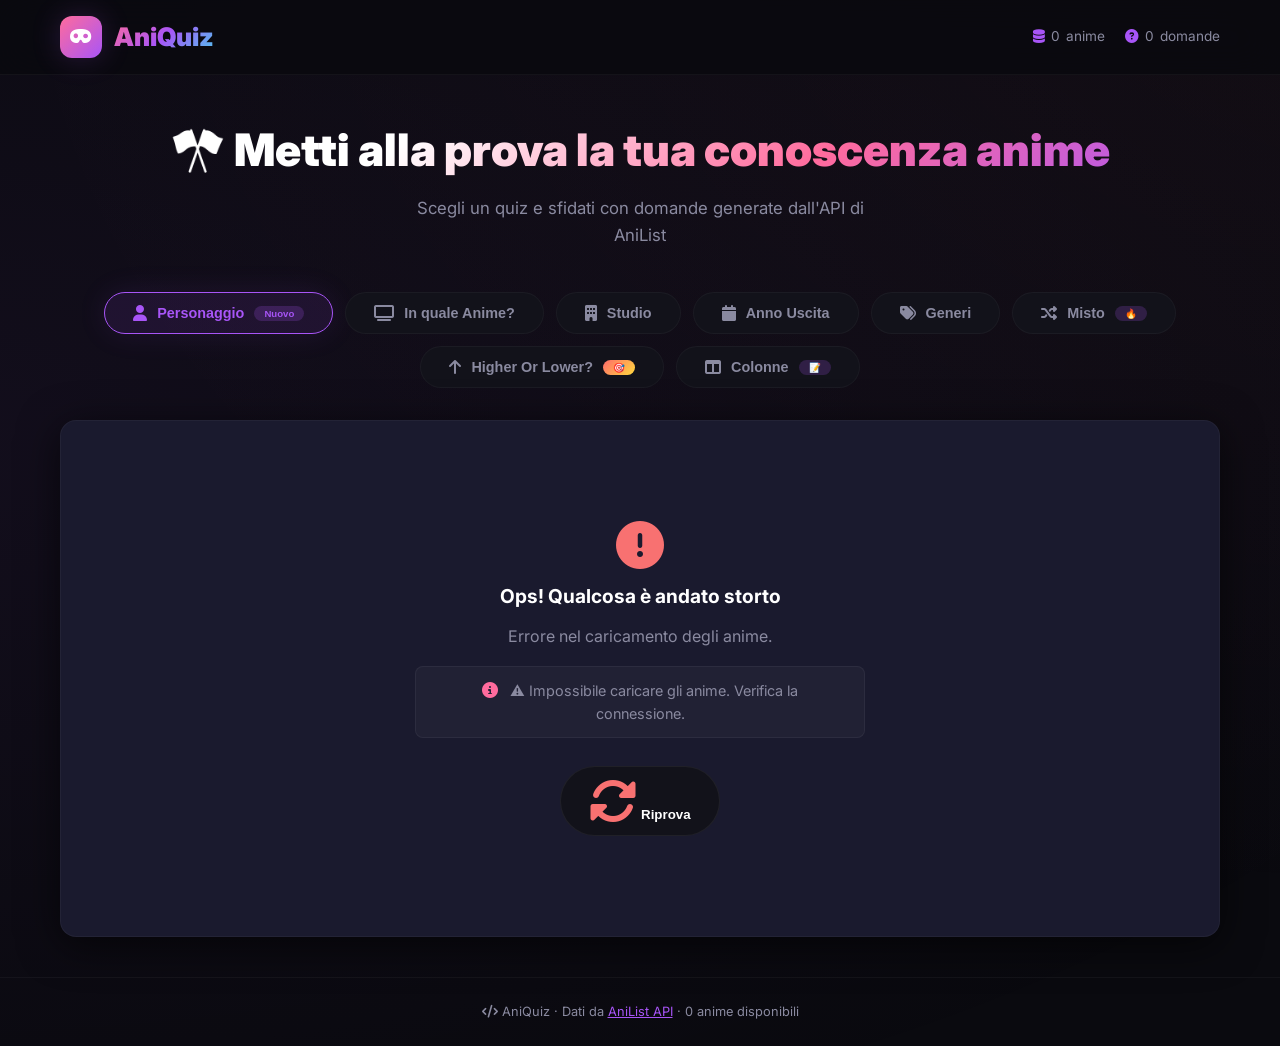
==== index.html @ ef6323bd "Add files via upload" ====
<!DOCTYPE html>
<html lang="it">
<head>
    <meta charset="UTF-8" />
    <meta name="viewport" content="width=device-width, initial-scale=1.0" />
    <title>AniQuiz - Sfida la tua conoscenza sugli Anime</title>
    
    <!-- Font Awesome -->
    <link rel="stylesheet" href="https://cdnjs.cloudflare.com/ajax/libs/font-awesome/6.4.0/css/all.min.css" />
    
    <!-- Google Fonts -->
    <link href="https://fonts.googleapis.com/css2?family=Inter:wght@400;500;600;700;800;900&display=swap" rel="stylesheet" />
    
    <!-- CSS Personalizzato -->
    <link rel="stylesheet" href="css/index.css" />
</head>
<body>

    <div class="bg-glow"></div>

    <!-- Navbar -->
    <nav class="navbar">
        <div class="container">
            <div class="logo">
                <div class="logo-icon"><i class="fas fa-mask"></i></div>
                <span class="logo-text">AniQuiz</span>
            </div>
            <div class="nav-stats">
                <span><i class="fas fa-database"></i> <span id="totalAnime">0</span> anime</span>
                <span><i class="fas fa-question-circle"></i> <span id="totalQuestions">0</span> domande</span>
            </div>
        </div>
    </nav>

    <!-- Hero -->
    <section class="hero">
        <div class="container">
            <h1>🎌 Metti alla prova la tua conoscenza anime</h1>
            <p>Scegli un quiz e sfidati con domande generate dall'API di AniList</p>
        </div>
    </section>

    <!-- Quiz Selector -->
    <div class="container">
        <div class="quiz-selector" id="quizSelector">
            <button class="quiz-btn active" data-quiz="character">
                <i class="fas fa-user"></i> Personaggio
                <span class="badge">Nuovo</span>
            </button>
            <button class="quiz-btn" data-quiz="anime">
                <i class="fas fa-tv"></i> In quale Anime?
            </button>
            <button class="quiz-btn" data-quiz="studio">
                <i class="fas fa-building"></i> Studio
            </button>
            <button class="quiz-btn" data-quiz="year">
                <i class="fas fa-calendar"></i> Anno Uscita
            </button>
            <button class="quiz-btn" data-quiz="genre">
                <i class="fas fa-tags"></i> Generi
            </button>
            <button class="quiz-btn" data-quiz="mixed">
                <i class="fas fa-shuffle"></i> Misto
                <span class="badge">🔥</span>
            </button>
            <button class="quiz-btn" data-quiz="higherlower" id="higherLowerBtn">
                <i class="fas fa-arrow-up"></i> Higher Or Lower?
                <span class="badge" style="background:linear-gradient(135deg,#ff6b6b,#ffd93d);color:#000;">🎯</span>
            </button>
            <button class="quiz-btn" data-quiz="columns">
                <i class="fas fa-columns"></i> Colonne
                <span class="badge">📝</span>
            </button>
        </div>
    </div>

    <!-- Quiz Container -->
    <div class="container">
        <div class="quiz-container" id="quizContainer">

            <!-- Loading -->
            <div class="loading" id="loading">
                <div class="spinner"></div>
                <div class="loading-text">Caricamento anime in corso...</div>
                <div class="loading-sub">Stiamo preparando le domande per te</div>
                <div class="loading-progress">
                    <div class="progress-bar-full">
                        <div class="fill-full" id="progressFillFull" style="width:0%"></div>
                    </div>
                    <div class="loading-stats">
                        <span><i class="fas fa-film"></i> <span id="loadedCount">0</span> anime caricati</span>
                        <span><i class="fas fa-clock"></i> <span id="progressPercent">0</span>%</span>
                    </div>
                </div>
            </div>

            <!-- Error State -->
            <div class="error-state" id="errorState">
                <i class="fas fa-circle-exclamation"></i>
                <h3>Ops! Qualcosa è andato storto</h3>
                <p id="errorMessage">Non siamo riusciti a caricare i dati. Verifica la connessione e riprova.</p>
                <div class="error-detail" id="errorDetail">
                    <i class="fas fa-info-circle"></i>
                    <span>Stiamo caricando 500 anime (10 pagine). Potrebbe richiedere fino a 10-15 secondi.</span>
                </div>
                <button class="retry-btn" id="retryBtn"><i class="fas fa-rotate"></i> Riprova</button>
            </div>

            <!-- Higher Or Lower - Embedded -->
            <div id="higherLowerContainer" style="display:none;height:100%;min-height:600px;">
                <iframe 
                    src="https://cvod02.github.io/AniQuiz/higherlower.html" 
                    style="width:100%;height:100%;min-height:600px;border:none;border-radius:var(--radius-sm);background:var(--bg-secondary);"
                    allowfullscreen
                    loading="lazy"
                ></iframe>
            </div>

            <!-- Quiz Area -->
            <div id="quizArea" style="display:none;">
                <div class="quiz-header">
                    <div class="quiz-title">
                        <i class="fas fa-question-circle"></i>
                        <span id="quizTitle">Quiz Personaggio</span>
                    </div>
                    <div class="quiz-progress">
                        <span>Domanda <span class="current" id="currentQuestion">1</span> di <span id="totalQuestionsCount">10</span></span>
                        <div class="progress-bar">
                            <div class="fill" id="progressFill" style="width:0%"></div>
                        </div>
                    </div>
                </div>

                <div class="question-area">
                    <div class="question-text" id="questionText">
                        Caricamento domanda...
                    </div>

                    <div id="questionImageContainer"></div>

                    <div class="options-grid" id="optionsGrid"></div>

                    <div class="feedback-area" id="feedback">
                        <div class="feedback-title">
                            <i class="fas fa-check-circle"></i>
                            <span id="feedbackTitle">Corretto!</span>
                        </div>
                        <div class="feedback-detail" id="feedbackDetail"></div>
                    </div>

                    <button class="next-btn" id="nextBtn">
                        Prossima Domanda <i class="fas fa-arrow-right"></i>
                    </button>
                </div>
            </div>

            <!-- Columns Mode -->
            <div id="columnsMode" style="display:none;">
                <div class="columns-container">
                    <div class="columns-header">
                        <h2>
                            <i class="fas fa-pen-fancy"></i>
                            Crea le tue colonne
                        </h2>
                        <button class="reset-btn" id="resetBtn">
                            <i class="fas fa-rotate"></i> Resetta Tutto
                        </button>
                    </div>

                    <div class="columns-grid">
                        <div class="column col-left">
                            <div class="column-title">
                                <div class="col-icon"><i class="fas fa-tag"></i></div>
                                <input type="text" id="leftTitle" placeholder="Titolo colonna sinistra (es. Personaggi)" />
                            </div>
                            <div class="column-items" id="leftItems"></div>
                            <button class="add-item-btn" data-column="left">
                                <i class="fas fa-plus"></i> Aggiungi elemento
                            </button>
                        </div>

                        <div class="column col-right">
                            <div class="column-title">
                                <div class="col-icon"><i class="fas fa-tag"></i></div>
                                <input type="text" id="rightTitle" placeholder="Titolo colonna destra (es. Anime)" />
                            </div>
                            <div class="column-items" id="rightItems"></div>
                            <button class="add-item-btn" data-column="right">
                                <i class="fas fa-plus"></i> Aggiungi elemento
                            </button>
                        </div>
                    </div>
                </div>
            </div>

            <!-- Results -->
            <div class="results" id="results">
                <div class="result-icon" id="resultIcon">🏆</div>
                <div class="result-score" id="resultScore">10/10</div>
                <div class="result-label" id="resultLabel">Perfetto! Sei un vero esperto!</div>
                <div class="result-stats">
                    <div class="stat">
                        <span class="number correct" id="resultCorrect">0</span>
                        <span class="label">Corrette</span>
                    </div>
                    <div class="stat">
                        <span class="number wrong" id="resultWrong">0</span>
                        <span class="label">Sbagliate</span>
                    </div>
                    <div class="stat">
                        <span class="number" id="resultAccuracy" style="color:var(--accent-purple);">0%</span>
                        <span class="label">Precisione</span>
                    </div>
                </div>
                <button class="restart-btn" id="restartBtn">
                    <i class="fas fa-rotate"></i> Ricomincia Quiz
                </button>
            </div>
        </div>
    </div>

    <!-- Footer -->
    <footer class="footer">
        <div class="container">
            <p>
                <i class="fas fa-code"></i> AniQuiz · Dati da
                <a href="https://anilist.co" target="_blank">AniList API</a> ·
                <span id="footerAnimeCount">0</span> anime disponibili
            </p>
        </div>
    </footer>

    <!-- JavaScript -->
    <script src="js/index.js"></script>
</body>
</html>
---- css/index.css ----
/* ============================================================
   RESET & VARIABILI
   ============================================================ */
* {
    margin: 0;
    padding: 0;
    box-sizing: border-box;
}

:root {
    --bg-primary: #0a0a0f;
    --bg-secondary: #12121a;
    --bg-card: #1a1a2e;
    --bg-card-hover: #22223a;
    --text-primary: #ffffff;
    --text-secondary: #8a8aa0;
    --accent-pink: #ff6b9d;
    --accent-purple: #a855f7;
    --accent-blue: #4cc9f0;
    --accent-green: #4ade80;
    --accent-orange: #fbbf24;
    --accent-red: #f87171;
    --shadow: 0 8px 40px rgba(0, 0, 0, 0.6);
    --radius: 16px;
    --radius-sm: 10px;
    --transition: 0.3s cubic-bezier(0.4, 0, 0.2, 1);
}

/* ============================================================
   LAYOUT BASE
   ============================================================ */
body {
    font-family: 'Inter', -apple-system, sans-serif;
    background: var(--bg-primary);
    color: var(--text-primary);
    min-height: 100vh;
    line-height: 1.6;
    overflow-x: hidden;
}

.container {
    max-width: 1200px;
    margin: 0 auto;
    padding: 0 20px;
}

.bg-glow {
    position: fixed;
    top: -50%;
    left: -50%;
    width: 200%;
    height: 200%;
    z-index: 0;
    pointer-events: none;
    background: 
        radial-gradient(ellipse at 20% 50%, rgba(168, 85, 247, 0.06) 0%, transparent 60%),
        radial-gradient(ellipse at 80% 20%, rgba(255, 107, 157, 0.04) 0%, transparent 50%);
}

/* ============================================================
   NAVBAR
   ============================================================ */
.navbar {
    background: rgba(10, 10, 15, 0.85);
    backdrop-filter: blur(20px);
    border-bottom: 1px solid rgba(255, 255, 255, 0.04);
    padding: 16px 0;
    position: sticky;
    top: 0;
    z-index: 100;
}

.navbar .container {
    display: flex;
    align-items: center;
    justify-content: space-between;
    flex-wrap: wrap;
    gap: 12px;
}

.logo {
    display: flex;
    align-items: center;
    gap: 12px;
    font-size: 1.6rem;
    font-weight: 900;
}

.logo-icon {
    width: 42px;
    height: 42px;
    background: linear-gradient(135deg, var(--accent-pink), var(--accent-purple));
    border-radius: 12px;
    display: flex;
    align-items: center;
    justify-content: center;
    font-size: 1.2rem;
    color: #fff;
    box-shadow: 0 0 30px rgba(168, 85, 247, 0.2);
}

.logo-text {
    background: linear-gradient(135deg, var(--accent-pink), var(--accent-purple), var(--accent-blue));
    -webkit-background-clip: text;
    -webkit-text-fill-color: transparent;
}

.nav-stats {
    display: flex;
    align-items: center;
    gap: 20px;
    color: var(--text-secondary);
    font-size: 0.85rem;
}

.nav-stats span {
    display: flex;
    align-items: center;
    gap: 6px;
}

.nav-stats i {
    color: var(--accent-purple);
}

/* ============================================================
   HERO
   ============================================================ */
.hero {
    padding: 40px 0 20px;
    text-align: center;
    position: relative;
    z-index: 1;
}

.hero h1 {
    font-size: 2.8rem;
    font-weight: 900;
    background: linear-gradient(135deg, #fff 30%, var(--accent-pink), var(--accent-purple));
    -webkit-background-clip: text;
    -webkit-text-fill-color: transparent;
    margin-bottom: 8px;
}

.hero p {
    color: var(--text-secondary);
    font-size: 1.05rem;
    max-width: 500px;
    margin: 0 auto;
}

/* ============================================================
   QUIZ SELECTOR
   ============================================================ */
.quiz-selector {
    display: flex;
    flex-wrap: wrap;
    gap: 12px;
    justify-content: center;
    margin: 24px 0 32px;
    position: relative;
    z-index: 1;
}

.quiz-btn {
    background: var(--bg-secondary);
    border: 1px solid rgba(255, 255, 255, 0.04);
    color: var(--text-secondary);
    padding: 12px 28px;
    border-radius: 60px;
    font-weight: 600;
    font-size: 0.9rem;
    cursor: pointer;
    transition: var(--transition);
    display: flex;
    align-items: center;
    gap: 10px;
}

.quiz-btn i {
    font-size: 1rem;
}

.quiz-btn:hover {
    border-color: rgba(255, 255, 255, 0.1);
    color: var(--text-primary);
    transform: translateY(-2px);
}

.quiz-btn.active {
    border-color: var(--accent-purple);
    background: rgba(168, 85, 247, 0.1);
    color: var(--accent-purple);
    box-shadow: 0 0 30px rgba(168, 85, 247, 0.1);
}

.quiz-btn .badge {
    font-size: 0.6rem;
    background: rgba(168, 85, 247, 0.2);
    color: var(--accent-purple);
    padding: 2px 10px;
    border-radius: 20px;
    font-weight: 700;
}

/* ============================================================
   QUIZ CONTAINER
   ============================================================ */
.quiz-container {
    background: var(--bg-card);
    border-radius: var(--radius);
    padding: 40px;
    border: 1px solid rgba(255, 255, 255, 0.04);
    box-shadow: var(--shadow);
    position: relative;
    z-index: 1;
    min-height: 420px;
    display: flex;
    flex-direction: column;
}

/* ============================================================
   HIGHER OR LOWER CONTAINER
   ============================================================ */
#higherLowerContainer {
    flex: 1;
    display: flex;
    flex-direction: column;
    min-height: 600px;
}

#higherLowerContainer iframe {
    flex: 1;
    width: 100%;
    min-height: 600px;
    border: none;
    border-radius: var(--radius-sm);
    background: var(--bg-secondary);
}

/* ============================================================
   QUIZ HEADER
   ============================================================ */
.quiz-header {
    display: flex;
    justify-content: space-between;
    align-items: center;
    margin-bottom: 24px;
    flex-wrap: wrap;
    gap: 12px;
}

.quiz-header .quiz-title {
    font-size: 1.2rem;
    font-weight: 700;
}

.quiz-header .quiz-title i {
    color: var(--accent-purple);
    margin-right: 10px;
}

.quiz-header .quiz-progress {
    display: flex;
    align-items: center;
    gap: 16px;
    font-size: 0.9rem;
    color: var(--text-secondary);
}

.quiz-header .quiz-progress .current {
    color: var(--text-primary);
    font-weight: 700;
}

.progress-bar {
    width: 120px;
    height: 4px;
    background: var(--bg-secondary);
    border-radius: 4px;
    overflow: hidden;
}

.progress-bar .fill {
    height: 100%;
    background: linear-gradient(90deg, var(--accent-pink), var(--accent-purple));
    border-radius: 4px;
    transition: width 0.5s ease;
}

/* ============================================================
   QUESTION AREA
   ============================================================ */
.question-area {
    flex: 1;
    display: flex;
    flex-direction: column;
    gap: 24px;
}

.question-text {
    font-size: 1.3rem;
    font-weight: 600;
    line-height: 1.5;
    padding: 8px 0;
}

.question-text .highlight {
    color: var(--accent-pink);
}

.question-image {
    display: flex;
    justify-content: center;
    margin: 8px 0 16px;
}

.question-image img {
    max-width: 160px;
    max-height: 220px;
    border-radius: 12px;
    object-fit: cover;
    border: 2px solid rgba(255, 255, 255, 0.08);
    box-shadow: 0 8px 30px rgba(0, 0, 0, 0.4);
}

.options-grid {
    display: grid;
    grid-template-columns: 1fr 1fr;
    gap: 16px;
}

.option-btn {
    background: var(--bg-secondary);
    border: 2px solid rgba(255, 255, 255, 0.04);
    border-radius: var(--radius-sm);
    cursor: pointer;
    transition: var(--transition);
    padding: 16px;
    display: flex;
    flex-direction: column;
    align-items: center;
    justify-content: center;
    gap: 10px;
    text-align: center;
    min-height: 120px;
    position: relative;
}

.option-btn .letter {
    position: absolute;
    top: 10px;
    left: 12px;
    width: 28px;
    height: 28px;
    border-radius: 50%;
    background: rgba(255, 255, 255, 0.05);
    display: flex;
    align-items: center;
    justify-content: center;
    font-weight: 700;
    font-size: 0.75rem;
    color: var(--text-secondary);
    flex-shrink: 0;
}

.option-btn .option-image {
    width: 140px;
    height: 180px;
    border-radius: 8px;
    object-fit: cover;
    background: var(--bg-primary);
    border: 1px solid rgba(255, 255, 255, 0.05);
    transition: var(--transition);
}

.option-btn .option-text {
    font-size: 1.1rem;
    font-weight: 700;
    color: var(--text-primary);
    line-height: 1.3;
    max-width: 100%;
    word-wrap: break-word;
    padding: 8px 0;
}

.option-btn .option-icon {
    font-size: 2.5rem;
    color: var(--accent-purple);
    opacity: 0.7;
    margin: 8px 0;
}

.option-btn:hover:not(.disabled) {
    border-color: rgba(255, 255, 255, 0.15);
    background: var(--bg-card-hover);
    transform: translateY(-4px);
    box-shadow: 0 8px 30px rgba(0, 0, 0, 0.3);
}

.option-btn:hover:not(.disabled) .option-image {
    transform: scale(1.03);
}

.option-btn.correct {
    border-color: var(--accent-green);
    background: rgba(74, 222, 128, 0.1);
    box-shadow: 0 0 40px rgba(74, 222, 128, 0.1);
}

.option-btn.correct .letter {
    background: var(--accent-green);
    color: #000;
}

.option-btn.correct .option-image {
    border-color: var(--accent-green);
}

.option-btn.wrong {
    border-color: var(--accent-red);
    background: rgba(248, 113, 113, 0.1);
    box-shadow: 0 0 40px rgba(248, 113, 113, 0.1);
}

.option-btn.wrong .letter {
    background: var(--accent-red);
    color: #fff;
}

.option-btn.wrong .option-image {
    border-color: var(--accent-red);
}

.option-btn.disabled {
    cursor: default;
    opacity: 0.85;
}

.option-btn.disabled:hover {
    transform: none;
    box-shadow: none;
}

.option-btn.disabled:hover .option-image {
    transform: none;
}

/* ============================================================
   FEEDBACK
   ============================================================ */
.feedback-area {
    margin-top: 20px;
    padding: 16px 20px;
    border-radius: var(--radius-sm);
    display: none;
    animation: slideUp 0.3s ease;
}

.feedback-area.show {
    display: block;
}

.feedback-area.correct {
    background: rgba(74, 222, 128, 0.08);
    border: 1px solid rgba(74, 222, 128, 0.15);
}

.feedback-area.wrong {
    background: rgba(248, 113, 113, 0.08);
    border: 1px solid rgba(248, 113, 113, 0.15);
}

.feedback-area .feedback-title {
    font-weight: 700;
    font-size: 1rem;
    display: flex;
    align-items: center;
    gap: 10px;
}

.feedback-area .feedback-title i {
    font-size: 1.2rem;
}

.feedback-area.correct .feedback-title i {
    color: var(--accent-green);
}
.feedback-area.wrong .feedback-title i {
    color: var(--accent-red);
}

.feedback-area .feedback-detail {
    color: var(--text-secondary);
    font-size: 0.9rem;
    margin-top: 4px;
}

@keyframes slideUp {
    from {
        opacity: 0;
        transform: translateY(10px);
    }
    to {
        opacity: 1;
        transform: translateY(0);
    }
}

/* ============================================================
   NEXT BUTTON
   ============================================================ */
.next-btn {
    align-self: flex-end;
    margin-top: 20px;
    background: linear-gradient(135deg, var(--accent-pink), var(--accent-purple));
    border: none;
    color: #fff;
    padding: 12px 32px;
    border-radius: 60px;
    font-weight: 700;
    font-size: 0.95rem;
    cursor: pointer;
    transition: var(--transition);
    display: none;
    align-items: center;
    gap: 10px;
    box-shadow: 0 0 30px rgba(168, 85, 247, 0.15);
}

.next-btn.show {
    display: flex;
}

.next-btn:hover {
    transform: translateY(-2px) scale(1.02);
    box-shadow: 0 0 50px rgba(168, 85, 247, 0.25);
}

/* ============================================================
   RESULTS
   ============================================================ */
.results {
    display: none;
    flex-direction: column;
    align-items: center;
    text-align: center;
    padding: 40px 20px;
    animation: slideUp 0.5s ease;
}

.results.show {
    display: flex;
}

.results .result-icon {
    font-size: 4rem;
    margin-bottom: 16px;
}

.results .result-score {
    font-size: 3.5rem;
    font-weight: 900;
    background: linear-gradient(135deg, var(--accent-pink), var(--accent-purple));
    -webkit-background-clip: text;
    -webkit-text-fill-color: transparent;
}

.results .result-label {
    color: var(--text-secondary);
    font-size: 1.1rem;
    margin-top: 4px;
}

.results .result-stats {
    display: flex;
    gap: 40px;
    margin: 24px 0 32px;
}

.results .result-stats .stat {
    display: flex;
    flex-direction: column;
    align-items: center;
}

.results .result-stats .stat .number {
    font-size: 1.5rem;
    font-weight: 700;
}

.results .result-stats .stat .label {
    font-size: 0.8rem;
    color: var(--text-secondary);
}

.results .result-stats .stat .number.correct {
    color: var(--accent-green);
}
.results .result-stats .stat .number.wrong {
    color: var(--accent-red);
}

.restart-btn {
    background: var(--bg-secondary);
    border: 1px solid rgba(255, 255, 255, 0.06);
    color: var(--text-primary);
    padding: 12px 32px;
    border-radius: 60px;
    font-weight: 600;
    font-size: 0.95rem;
    cursor: pointer;
    transition: var(--transition);
    display: flex;
    align-items: center;
    gap: 10px;
}

.restart-btn:hover {
    background: var(--bg-card-hover);
    transform: translateY(-2px);
}

/* ============================================================
   LOADING
   ============================================================ */
.loading {
    display: flex;
    flex-direction: column;
    align-items: center;
    justify-content: center;
    padding: 60px 20px;
    gap: 16px;
    color: var(--text-secondary);
    flex: 1;
}

.loading .spinner {
    width: 48px;
    height: 48px;
    border: 3px solid var(--bg-secondary);
    border-top-color: var(--accent-purple);
    border-radius: 50%;
    animation: spin 0.8s linear infinite;
}

@keyframes spin {
    to {
        transform: rotate(360deg);
    }
}

.loading-progress {
    display: flex;
    flex-direction: column;
    align-items: center;
    gap: 12px;
    width: 100%;
    max-width: 400px;
    margin-top: 8px;
}

.progress-bar-full {
    width: 100%;
    height: 6px;
    background: var(--bg-secondary);
    border-radius: 4px;
    overflow: hidden;
}

.progress-bar-full .fill-full {
    height: 100%;
    background: linear-gradient(90deg, var(--accent-pink), var(--accent-purple));
    border-radius: 4px;
    transition: width 0.3s ease;
    width: 0%;
}

.loading-stats {
    display: flex;
    gap: 20px;
    font-size: 0.85rem;
    color: var(--text-secondary);
}

.loading-stats span {
    display: flex;
    align-items: center;
    gap: 6px;
}

.loading-stats i {
    color: var(--accent-purple);
}

/* ============================================================
   ERROR STATE
   ============================================================ */
.error-state {
    display: none;
    flex-direction: column;
    align-items: center;
    justify-content: center;
    padding: 60px 20px;
    text-align: center;
    gap: 12px;
    flex: 1;
}

.error-state.show {
    display: flex;
}

.error-state i {
    font-size: 3rem;
    color: var(--accent-red);
}

.error-state h3 {
    font-size: 1.2rem;
}

.error-state p {
    color: var(--text-secondary);
    max-width: 500px;
}

.error-state .error-detail {
    color: var(--text-secondary);
    font-size: 0.9rem;
    max-width: 450px;
    background: rgba(255, 255, 255, 0.03);
    padding: 12px 20px;
    border-radius: 8px;
    border: 1px solid rgba(255, 255, 255, 0.05);
    margin: 4px 0 8px;
}

.error-state .error-detail i {
    font-size: 1rem;
    color: var(--accent-pink);
    margin-right: 8px;
}

.retry-btn {
    margin-top: 8px;
    background: var(--bg-secondary);
    border: 1px solid rgba(255, 255, 255, 0.06);
    color: var(--text-primary);
    padding: 10px 28px;
    border-radius: 60px;
    font-weight: 600;
    cursor: pointer;
    transition: var(--transition);
}

.retry-btn:hover {
    background: var(--bg-card-hover);
}

/* ============================================================
   COLUMNS CONTAINER
   ============================================================ */
.columns-container {
    background: var(--bg-secondary);
    border-radius: var(--radius-sm);
    padding: 24px;
    border: 1px solid rgba(255, 255, 255, 0.04);
    min-height: 400px;
}

.columns-header {
    display: flex;
    justify-content: space-between;
    align-items: center;
    margin-bottom: 24px;
    flex-wrap: wrap;
    gap: 16px;
}

.columns-header h2 {
    font-size: 1.2rem;
    font-weight: 700;
    display: flex;
    align-items: center;
    gap: 10px;
}

.columns-header h2 i {
    color: var(--accent-purple);
}

.reset-btn {
    background: rgba(248, 113, 113, 0.1);
    border: 1px solid rgba(248, 113, 113, 0.2);
    color: var(--accent-red);
    padding: 8px 20px;
    border-radius: 60px;
    font-weight: 600;
    font-size: 0.8rem;
    cursor: pointer;
    transition: var(--transition);
    display: flex;
    align-items: center;
    gap: 8px;
}

.reset-btn:hover {
    background: rgba(248, 113, 113, 0.2);
    transform: translateY(-2px);
    box-shadow: 0 0 30px rgba(248, 113, 113, 0.1);
}

.reset-btn i {
    font-size: 0.8rem;
}

/* ============================================================
   COLUMNS GRID
   ============================================================ */
.columns-grid {
    display: grid;
    grid-template-columns: 1fr 1fr;
    gap: 24px;
}

.column {
    background: rgba(255, 255, 255, 0.02);
    border-radius: var(--radius-sm);
    padding: 16px;
    border: 1px solid rgba(255, 255, 255, 0.04);
    transition: var(--transition);
}

.column:hover {
    border-color: rgba(255, 255, 255, 0.08);
}

.column-title {
    display: flex;
    align-items: center;
    gap: 10px;
    margin-bottom: 14px;
    padding-bottom: 10px;
    border-bottom: 2px solid rgba(255, 255, 255, 0.04);
}

.column-title .col-icon {
    width: 30px;
    height: 30px;
    border-radius: 8px;
    display: flex;
    align-items: center;
    justify-content: center;
    font-size: 0.8rem;
    color: #fff;
    flex-shrink: 0;
}

.col-left .col-icon {
    background: linear-gradient(135deg, var(--accent-pink), var(--accent-purple));
}

.col-right .col-icon {
    background: linear-gradient(135deg, var(--accent-blue), var(--accent-green));
}

.column-title input {
    flex: 1;
    background: transparent;
    border: none;
    color: var(--text-primary);
    font-size: 1rem;
    font-weight: 700;
    font-family: inherit;
    outline: none;
    padding: 4px 0;
}

.column-title input::placeholder {
    color: var(--text-secondary);
    opacity: 0.5;
    font-weight: 400;
}

.column-title input:focus {
    border-bottom: 2px solid var(--accent-purple);
}

.col-left .column-title input:focus {
    border-bottom-color: var(--accent-purple);
}
.col-right .column-title input:focus {
    border-bottom-color: var(--accent-blue);
}

/* ============================================================
   COLUMN ITEMS
   ============================================================ */
.column-items {
    display: flex;
    flex-direction: column;
    gap: 8px;
    min-height: 150px;
}

.column-item {
    display: flex;
    align-items: center;
    gap: 10px;
    background: rgba(255, 255, 255, 0.02);
    border-radius: 6px;
    padding: 6px 10px;
    border: 1px solid rgba(255, 255, 255, 0.03);
    transition: var(--transition);
}

.column-item:hover {
    background: rgba(255, 255, 255, 0.04);
    border-color: rgba(255, 255, 255, 0.06);
}

.column-item .item-number {
    font-size: 0.65rem;
    font-weight: 700;
    color: var(--text-secondary);
    opacity: 0.4;
    min-width: 18px;
}

.column-item input {
    flex: 1;
    background: transparent;
    border: none;
    color: var(--text-primary);
    font-size: 0.85rem;
    font-family: inherit;
    outline: none;
    padding: 4px 4px;
}

.column-item input::placeholder {
    color: var(--text-secondary);
    opacity: 0.3;
    font-size: 0.75rem;
}

.column-item input:focus {
    border-bottom: 1px solid var(--accent-purple);
}

.column-item .item-actions {
    display: flex;
    gap: 4px;
    opacity: 0;
    transition: var(--transition);
}

.column-item:hover .item-actions {
    opacity: 1;
}

.column-item .item-actions button {
    background: transparent;
    border: none;
    color: var(--text-secondary);
    cursor: pointer;
    padding: 2px 6px;
    border-radius: 4px;
    transition: var(--transition);
    font-size: 0.65rem;
}

.column-item .item-actions button:hover {
    color: var(--accent-red);
    background: rgba(248, 113, 113, 0.1);
}

/* ============================================================
   ADD ITEM BUTTON
   ============================================================ */
.add-item-btn {
    background: rgba(255, 255, 255, 0.02);
    border: 1px dashed rgba(255, 255, 255, 0.06);
    color: var(--text-secondary);
    padding: 8px;
    border-radius: 6px;
    cursor: pointer;
    transition: var(--transition);
    font-size: 0.8rem;
    display: flex;
    align-items: center;
    justify-content: center;
    gap: 6px;
    margin-top: 4px;
    font-family: inherit;
    width: 100%;
}

.add-item-btn:hover {
    background: rgba(255, 255, 255, 0.04);
    border-color: rgba(255, 255, 255, 0.1);
    color: var(--text-primary);
}

.add-item-btn i {
    font-size: 0.7rem;
}

/* ============================================================
   TOAST
   ============================================================ */
#customToast {
    position: fixed;
    bottom: 30px;
    left: 50%;
    transform: translateX(-50%) translateY(100px);
    background: var(--bg-card);
    border: 1px solid rgba(255, 255, 255, 0.06);
    padding: 12px 28px;
    border-radius: 60px;
    color: var(--text-primary);
    font-weight: 500;
    box-shadow: var(--shadow);
    backdrop-filter: blur(16px);
    opacity: 0;
    transition: all 0.5s ease;
    z-index: 1000;
    pointer-events: none;
    display: flex;
    align-items: center;
    gap: 10px;
    font-size: 0.85rem;
}

#customToast i {
    font-size: 1rem;
}
#customToast.success i { color: #4ade80; }
#customToast.error i { color: #f87171; }
#customToast.info i { color: var(--accent-blue); }

/* ============================================================
   FOOTER
   ============================================================ */
.footer {
    border-top: 1px solid rgba(255, 255, 255, 0.04);
    padding: 24px 0;
    margin-top: 40px;
    text-align: center;
    color: var(--text-secondary);
    font-size: 0.8rem;
    position: relative;
    z-index: 1;
}

.footer a {
    color: var(--accent-purple);
}

/* ============================================================
   RESPONSIVE
   ============================================================ */
@media (max-width: 1024px) {
    .option-btn .option-image {
        width: 110px;
        height: 150px;
    }
    
    .question-image img {
        max-width: 140px;
        max-height: 190px;
    }
}

@media (max-width: 768px) {
    .hero h1 {
        font-size: 2rem;
    }

    .quiz-container {
        padding: 24px;
    }

    .options-grid {
        grid-template-columns: 1fr 1fr;
        gap: 12px;
    }

    .option-btn {
        padding: 12px;
        min-height: 100px;
    }

    .option-btn .option-image {
        width: 80px;
        height: 110px;
    }

    .option-btn .option-text {
        font-size: 0.95rem;
    }

    .option-btn .option-icon {
        font-size: 2rem;
    }

    .columns-grid {
        grid-template-columns: 1fr;
        gap: 16px;
    }

    .columns-header {
        flex-direction: column;
        align-items: flex-start;
    }

    .reset-btn {
        width: 100%;
        justify-content: center;
    }

    .columns-container {
        padding: 16px;
    }

    .quiz-header {
        flex-direction: column;
        align-items: flex-start;
    }

    .quiz-header .quiz-progress {
        width: 100%;
        justify-content: space-between;
    }

    .progress-bar {
        flex: 1;
    }

    .quiz-btn {
        padding: 10px 20px;
        font-size: 0.8rem;
    }

    .results .result-stats {
        gap: 24px;
    }

    .results .result-score {
        font-size: 2.8rem;
    }

    .navbar .container {
        flex-direction: column;
        align-items: stretch;
        gap: 8px;
    }

    .logo {
        justify-content: center;
    }

    .nav-stats {
        justify-content: center;
        flex-wrap: wrap;
    }

    .question-image img {
        max-width: 130px;
        max-height: 180px;
    }

    #higherLowerContainer {
        min-height: 500px;
    }

    #higherLowerContainer iframe {
        min-height: 500px;
    }
}

@media (max-width: 480px) {
    .container {
        padding: 0 12px;
    }

    .quiz-container {
        padding: 16px;
        border-radius: var(--radius-sm);
    }

    .question-text {
        font-size: 1.05rem;
    }

    .options-grid {
        grid-template-columns: 1fr 1fr;
        gap: 8px;
    }

    .option-btn {
        padding: 8px;
        min-height: 80px;
        gap: 6px;
    }

    .option-btn .option-image {
        width: 60px;
        height: 85px;
    }

    .option-btn .option-text {
        font-size: 0.85rem;
    }

    .option-btn .option-icon {
        font-size: 1.5rem;
    }

    .option-btn .letter {
        width: 22px;
        height: 22px;
        font-size: 0.6rem;
        top: 6px;
        left: 8px;
    }

    .hero h1 {
        font-size: 1.6rem;
    }

    .question-image img {
        max-width: 110px;
        max-height: 150px;
    }

    .columns-container {
        padding: 12px;
    }

    .column {
        padding: 12px;
    }

    .column-title input {
        font-size: 0.85rem;
    }

    .column-item input {
        font-size: 0.75rem;
    }

    .column-item .item-actions {
        opacity: 1;
    }

    .column-item .item-number {
        font-size: 0.55rem;
        min-width: 14px;
    }

    #higherLowerContainer {
        min-height: 400px;
    }

    #higherLowerContainer iframe {
        min-height: 400px;
    }
}
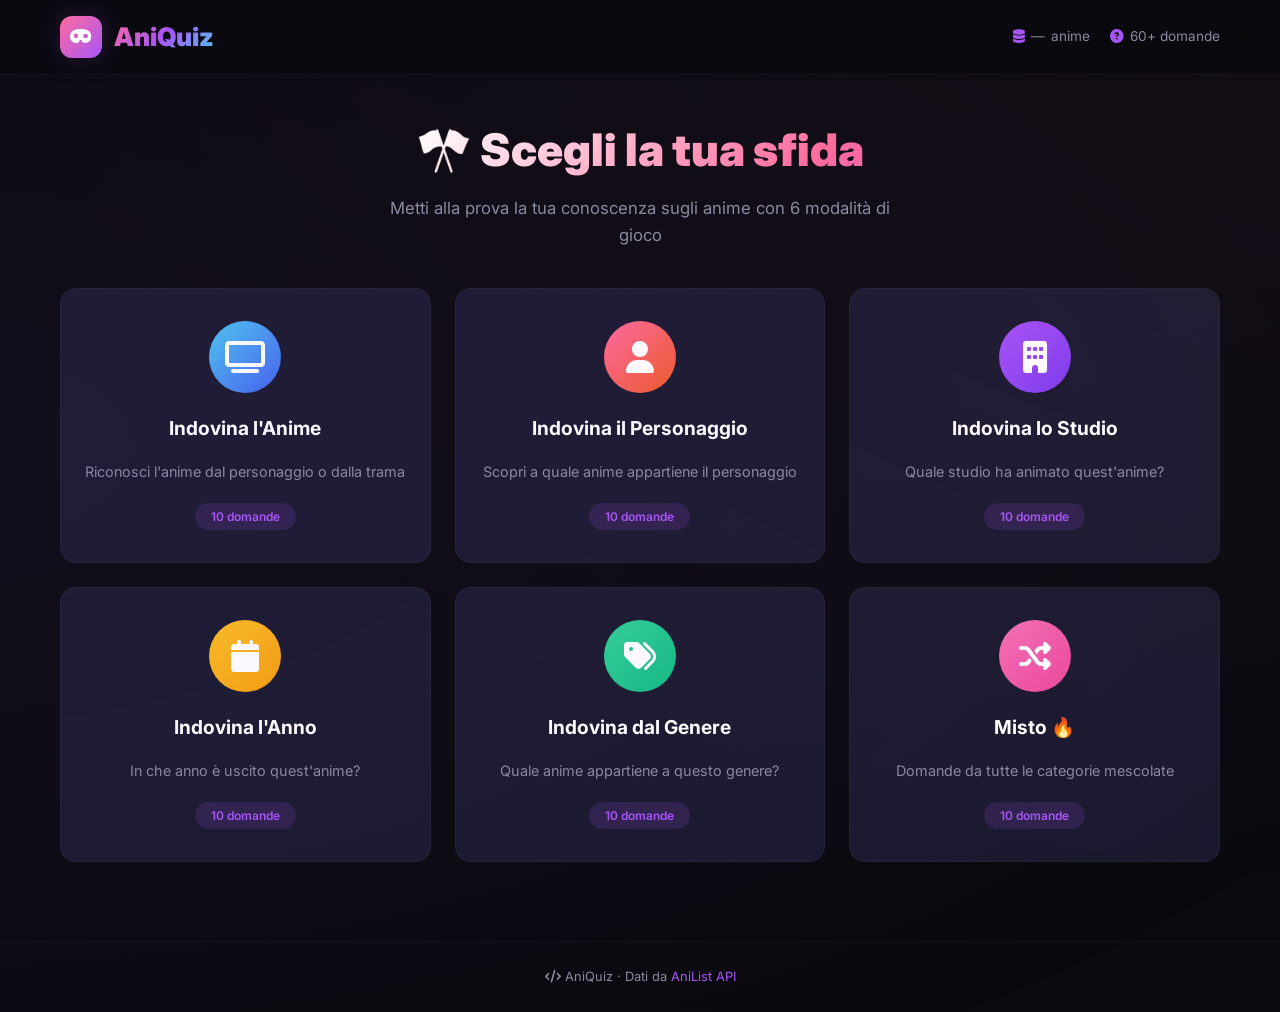
==== commit b57f773a: "Add files via upload" ====
--- a/index.html
+++ b/index.html
@@ -5,232 +5,854 @@
     <meta name="viewport" content="width=device-width, initial-scale=1.0" />
     <title>AniQuiz - Sfida la tua conoscenza sugli Anime</title>
     
-    <!-- Font Awesome -->
     <link rel="stylesheet" href="https://cdnjs.cloudflare.com/ajax/libs/font-awesome/6.4.0/css/all.min.css" />
-    
-    <!-- Google Fonts -->
     <link href="https://fonts.googleapis.com/css2?family=Inter:wght@400;500;600;700;800;900&display=swap" rel="stylesheet" />
     
-    <!-- CSS Personalizzato -->
-    <link rel="stylesheet" href="css/index.css" />
+    <style>
+        /* ============================================================
+           RESET & VARIABILI
+           ============================================================ */
+        * {
+            margin: 0;
+            padding: 0;
+            box-sizing: border-box;
+        }
+
+        :root {
+            --bg-primary: #0a0a0f;
+            --bg-secondary: #12121a;
+            --bg-card: #1a1a2e;
+            --bg-card-hover: #22223a;
+            --text-primary: #ffffff;
+            --text-secondary: #8a8aa0;
+            --accent-pink: #ff6b9d;
+            --accent-purple: #a855f7;
+            --accent-blue: #4cc9f0;
+            --accent-green: #4ade80;
+            --accent-red: #f87171;
+            --shadow: 0 8px 40px rgba(0, 0, 0, 0.6);
+            --radius: 16px;
+            --radius-sm: 10px;
+            --transition: 0.3s cubic-bezier(0.4, 0, 0.2, 1);
+        }
+
+        body {
+            font-family: 'Inter', -apple-system, sans-serif;
+            background: var(--bg-primary);
+            color: var(--text-primary);
+            min-height: 100vh;
+            line-height: 1.6;
+            overflow-x: hidden;
+        }
+
+        .container {
+            max-width: 1200px;
+            margin: 0 auto;
+            padding: 0 20px;
+        }
+
+        .bg-glow {
+            position: fixed;
+            top: -50%;
+            left: -50%;
+            width: 200%;
+            height: 200%;
+            z-index: 0;
+            pointer-events: none;
+            background: 
+                radial-gradient(ellipse at 20% 50%, rgba(168, 85, 247, 0.06) 0%, transparent 60%),
+                radial-gradient(ellipse at 80% 20%, rgba(255, 107, 157, 0.04) 0%, transparent 50%);
+        }
+
+        /* ============================================================
+           NAVBAR
+           ============================================================ */
+        .navbar {
+            background: rgba(10, 10, 15, 0.85);
+            backdrop-filter: blur(20px);
+            border-bottom: 1px solid rgba(255, 255, 255, 0.04);
+            padding: 16px 0;
+            position: sticky;
+            top: 0;
+            z-index: 100;
+        }
+
+        .navbar .container {
+            display: flex;
+            align-items: center;
+            justify-content: space-between;
+            flex-wrap: wrap;
+            gap: 12px;
+        }
+
+        .logo {
+            display: flex;
+            align-items: center;
+            gap: 12px;
+            font-size: 1.6rem;
+            font-weight: 900;
+            text-decoration: none;
+            color: inherit;
+        }
+
+        .logo-icon {
+            width: 42px;
+            height: 42px;
+            background: linear-gradient(135deg, var(--accent-pink), var(--accent-purple));
+            border-radius: 12px;
+            display: flex;
+            align-items: center;
+            justify-content: center;
+            font-size: 1.2rem;
+            color: #fff;
+            box-shadow: 0 0 30px rgba(168, 85, 247, 0.2);
+        }
+
+        .logo-text {
+            background: linear-gradient(135deg, var(--accent-pink), var(--accent-purple), var(--accent-blue));
+            -webkit-background-clip: text;
+            -webkit-text-fill-color: transparent;
+        }
+
+        .nav-stats {
+            display: flex;
+            align-items: center;
+            gap: 20px;
+            color: var(--text-secondary);
+            font-size: 0.85rem;
+        }
+
+        .nav-stats span {
+            display: flex;
+            align-items: center;
+            gap: 6px;
+        }
+
+        .nav-stats i {
+            color: var(--accent-purple);
+        }
+
+        /* ============================================================
+           HERO - HOME PAGE
+           ============================================================ */
+        .hero {
+            padding: 40px 0 20px;
+            text-align: center;
+            position: relative;
+            z-index: 1;
+        }
+
+        .hero h1 {
+            font-size: 2.8rem;
+            font-weight: 900;
+            background: linear-gradient(135deg, #fff 30%, var(--accent-pink), var(--accent-purple));
+            -webkit-background-clip: text;
+            -webkit-text-fill-color: transparent;
+            margin-bottom: 8px;
+        }
+
+        .hero p {
+            color: var(--text-secondary);
+            font-size: 1.05rem;
+            max-width: 500px;
+            margin: 0 auto;
+        }
+
+        /* ============================================================
+           CARDS GRID - HOME PAGE
+           ============================================================ */
+        .cards-grid {
+            display: grid;
+            grid-template-columns: repeat(3, 1fr);
+            gap: 24px;
+            padding: 20px 0 40px;
+        }
+
+        .card-link {
+            text-decoration: none;
+            color: inherit;
+        }
+
+        .card {
+            background: var(--bg-card);
+            border: 1px solid rgba(255, 255, 255, 0.04);
+            border-radius: var(--radius);
+            padding: 32px 24px;
+            text-align: center;
+            transition: var(--transition);
+            cursor: pointer;
+            height: 100%;
+            display: flex;
+            flex-direction: column;
+            align-items: center;
+            gap: 12px;
+        }
+
+        .card:hover {
+            transform: translateY(-8px);
+            border-color: rgba(255, 255, 255, 0.08);
+            box-shadow: 0 20px 60px rgba(0, 0, 0, 0.4);
+            background: var(--bg-card-hover);
+        }
+
+        .card-icon {
+            width: 72px;
+            height: 72px;
+            border-radius: 50%;
+            display: flex;
+            align-items: center;
+            justify-content: center;
+            font-size: 2rem;
+            color: #fff;
+            margin-bottom: 8px;
+        }
+
+        .card h3 {
+            font-size: 1.2rem;
+            font-weight: 700;
+        }
+
+        .card p {
+            color: var(--text-secondary);
+            font-size: 0.9rem;
+            margin: 4px 0;
+            flex: 1;
+        }
+
+        .card-badge {
+            background: rgba(168, 85, 247, 0.15);
+            color: var(--accent-purple);
+            padding: 4px 16px;
+            border-radius: 20px;
+            font-size: 0.75rem;
+            font-weight: 600;
+            margin-top: 4px;
+        }
+
+        /* ============================================================
+           FOOTER
+           ============================================================ */
+        .footer {
+            border-top: 1px solid rgba(255, 255, 255, 0.04);
+            padding: 24px 0;
+            margin-top: 40px;
+            text-align: center;
+            color: var(--text-secondary);
+            font-size: 0.8rem;
+            position: relative;
+            z-index: 1;
+        }
+
+        .footer a {
+            color: var(--accent-purple);
+            text-decoration: none;
+        }
+
+        .footer a:hover {
+            color: var(--accent-pink);
+        }
+
+        /* ============================================================
+           RESPONSIVE
+           ============================================================ */
+        @media (max-width: 1024px) {
+            .cards-grid {
+                grid-template-columns: repeat(2, 1fr);
+            }
+        }
+
+        @media (max-width: 768px) {
+            .hero h1 {
+                font-size: 2rem;
+            }
+            .cards-grid {
+                grid-template-columns: 1fr;
+                gap: 16px;
+            }
+            .card {
+                padding: 24px;
+            }
+            .navbar .container {
+                flex-direction: column;
+                align-items: stretch;
+                gap: 8px;
+            }
+            .logo {
+                justify-content: center;
+            }
+            .nav-stats {
+                justify-content: center;
+                flex-wrap: wrap;
+            }
+        }
+
+        @media (max-width: 480px) {
+            .hero h1 {
+                font-size: 1.6rem;
+            }
+        }
+    </style>
 </head>
 <body>
 
     <div class="bg-glow"></div>
 
-    <!-- Navbar -->
     <nav class="navbar">
         <div class="container">
-            <div class="logo">
+            <a href="index.html" class="logo">
                 <div class="logo-icon"><i class="fas fa-mask"></i></div>
                 <span class="logo-text">AniQuiz</span>
-            </div>
+            </a>
             <div class="nav-stats">
-                <span><i class="fas fa-database"></i> <span id="totalAnime">0</span> anime</span>
-                <span><i class="fas fa-question-circle"></i> <span id="totalQuestions">0</span> domande</span>
+                <span><i class="fas fa-database"></i> <span id="totalAnime">—</span> anime</span>
+                <span><i class="fas fa-question-circle"></i> 60+ domande</span>
             </div>
         </div>
     </nav>
 
-    <!-- Hero -->
     <section class="hero">
         <div class="container">
-            <h1>🎌 Metti alla prova la tua conoscenza anime</h1>
-            <p>Scegli un quiz e sfidati con domande generate dall'API di AniList</p>
+            <h1>🎌 Scegli la tua sfida</h1>
+            <p>Metti alla prova la tua conoscenza sugli anime con 6 modalità di gioco</p>
         </div>
     </section>
 
-    <!-- Quiz Selector -->
     <div class="container">
-        <div class="quiz-selector" id="quizSelector">
-            <button class="quiz-btn active" data-quiz="character">
-                <i class="fas fa-user"></i> Personaggio
-                <span class="badge">Nuovo</span>
-            </button>
-            <button class="quiz-btn" data-quiz="anime">
-                <i class="fas fa-tv"></i> In quale Anime?
-            </button>
-            <button class="quiz-btn" data-quiz="studio">
-                <i class="fas fa-building"></i> Studio
-            </button>
-            <button class="quiz-btn" data-quiz="year">
-                <i class="fas fa-calendar"></i> Anno Uscita
-            </button>
-            <button class="quiz-btn" data-quiz="genre">
-                <i class="fas fa-tags"></i> Generi
-            </button>
-            <button class="quiz-btn" data-quiz="mixed">
-                <i class="fas fa-shuffle"></i> Misto
-                <span class="badge">🔥</span>
-            </button>
-            <button class="quiz-btn" data-quiz="higherlower" id="higherLowerBtn">
-                <i class="fas fa-arrow-up"></i> Higher Or Lower?
-                <span class="badge" style="background:linear-gradient(135deg,#ff6b6b,#ffd93d);color:#000;">🎯</span>
-            </button>
-            <button class="quiz-btn" data-quiz="columns">
-                <i class="fas fa-columns"></i> Colonne
-                <span class="badge">📝</span>
-            </button>
+        <div class="cards-grid">
+            
+            <a href="pages/anime.html" class="card-link">
+                <div class="card">
+                    <div class="card-icon" style="background: linear-gradient(135deg, #4cc9f0, #4361ee);">
+                        <i class="fas fa-tv"></i>
+                    </div>
+                    <h3>Indovina l'Anime</h3>
+                    <p>Riconosci l'anime dal personaggio o dalla trama</p>
+                    <span class="card-badge">10 domande</span>
+                </div>
+            </a>
+
+            <a href="pages/personaggio.html" class="card-link">
+                <div class="card">
+                    <div class="card-icon" style="background: linear-gradient(135deg, #ff6b9d, #ee5a24);">
+                        <i class="fas fa-user"></i>
+                    </div>
+                    <h3>Indovina il Personaggio</h3>
+                    <p>Scopri a quale anime appartiene il personaggio</p>
+                    <span class="card-badge">10 domande</span>
+                </div>
+            </a>
+
+            <a href="pages/studio.html" class="card-link">
+                <div class="card">
+                    <div class="card-icon" style="background: linear-gradient(135deg, #a855f7, #7c3aed);">
+                        <i class="fas fa-building"></i>
+                    </div>
+                    <h3>Indovina lo Studio</h3>
+                    <p>Quale studio ha animato quest'anime?</p>
+                    <span class="card-badge">10 domande</span>
+                </div>
+            </a>
+
+            <a href="pages/anno.html" class="card-link">
+                <div class="card">
+                    <div class="card-icon" style="background: linear-gradient(135deg, #fbbf24, #f59e0b);">
+                        <i class="fas fa-calendar"></i>
+                    </div>
+                    <h3>Indovina l'Anno</h3>
+                    <p>In che anno è uscito quest'anime?</p>
+                    <span class="card-badge">10 domande</span>
+                </div>
+            </a>
+
+            <a href="pages/genere.html" class="card-link">
+                <div class="card">
+                    <div class="card-icon" style="background: linear-gradient(135deg, #34d399, #10b981);">
+                        <i class="fas fa-tags"></i>
+                    </div>
+                    <h3>Indovina dal Genere</h3>
+                    <p>Quale anime appartiene a questo genere?</p>
+                    <span class="card-badge">10 domande</span>
+                </div>
+            </a>
+
+            <a href="pages/misto.html" class="card-link">
+                <div class="card">
+                    <div class="card-icon" style="background: linear-gradient(135deg, #f472b6, #ec4899);">
+                        <i class="fas fa-shuffle"></i>
+                    </div>
+                    <h3>Misto 🔥</h3>
+                    <p>Domande da tutte le categorie mescolate</p>
+                    <span class="card-badge">10 domande</span>
+                </div>
+            </a>
+
         </div>
     </div>
 
-    <!-- Quiz Container -->
-    <div class="container">
-        <div class="quiz-container" id="quizContainer">
-
-            <!-- Loading -->
-            <div class="loading" id="loading">
-                <div class="spinner"></div>
-                <div class="loading-text">Caricamento anime in corso...</div>
-                <div class="loading-sub">Stiamo preparando le domande per te</div>
-                <div class="loading-progress">
-                    <div class="progress-bar-full">
-                        <div class="fill-full" id="progressFillFull" style="width:0%"></div>
-                    </div>
-                    <div class="loading-stats">
-                        <span><i class="fas fa-film"></i> <span id="loadedCount">0</span> anime caricati</span>
-                        <span><i class="fas fa-clock"></i> <span id="progressPercent">0</span>%</span>
-                    </div>
-                </div>
-            </div>
-
-            <!-- Error State -->
-            <div class="error-state" id="errorState">
-                <i class="fas fa-circle-exclamation"></i>
-                <h3>Ops! Qualcosa è andato storto</h3>
-                <p id="errorMessage">Non siamo riusciti a caricare i dati. Verifica la connessione e riprova.</p>
-                <div class="error-detail" id="errorDetail">
-                    <i class="fas fa-info-circle"></i>
-                    <span>Stiamo caricando 500 anime (10 pagine). Potrebbe richiedere fino a 10-15 secondi.</span>
-                </div>
-                <button class="retry-btn" id="retryBtn"><i class="fas fa-rotate"></i> Riprova</button>
-            </div>
-
-            <!-- Higher Or Lower - Embedded -->
-            <div id="higherLowerContainer" style="display:none;height:100%;min-height:600px;">
-                <iframe 
-                    src="https://cvod02.github.io/AniQuiz/higherlower.html" 
-                    style="width:100%;height:100%;min-height:600px;border:none;border-radius:var(--radius-sm);background:var(--bg-secondary);"
-                    allowfullscreen
-                    loading="lazy"
-                ></iframe>
-            </div>
-
-            <!-- Quiz Area -->
-            <div id="quizArea" style="display:none;">
-                <div class="quiz-header">
-                    <div class="quiz-title">
-                        <i class="fas fa-question-circle"></i>
-                        <span id="quizTitle">Quiz Personaggio</span>
-                    </div>
-                    <div class="quiz-progress">
-                        <span>Domanda <span class="current" id="currentQuestion">1</span> di <span id="totalQuestionsCount">10</span></span>
-                        <div class="progress-bar">
-                            <div class="fill" id="progressFill" style="width:0%"></div>
-                        </div>
-                    </div>
-                </div>
-
-                <div class="question-area">
-                    <div class="question-text" id="questionText">
-                        Caricamento domanda...
-                    </div>
-
-                    <div id="questionImageContainer"></div>
-
-                    <div class="options-grid" id="optionsGrid"></div>
-
-                    <div class="feedback-area" id="feedback">
-                        <div class="feedback-title">
-                            <i class="fas fa-check-circle"></i>
-                            <span id="feedbackTitle">Corretto!</span>
-                        </div>
-                        <div class="feedback-detail" id="feedbackDetail"></div>
-                    </div>
-
-                    <button class="next-btn" id="nextBtn">
-                        Prossima Domanda <i class="fas fa-arrow-right"></i>
-                    </button>
-                </div>
-            </div>
-
-            <!-- Columns Mode -->
-            <div id="columnsMode" style="display:none;">
-                <div class="columns-container">
-                    <div class="columns-header">
-                        <h2>
-                            <i class="fas fa-pen-fancy"></i>
-                            Crea le tue colonne
-                        </h2>
-                        <button class="reset-btn" id="resetBtn">
-                            <i class="fas fa-rotate"></i> Resetta Tutto
-                        </button>
-                    </div>
-
-                    <div class="columns-grid">
-                        <div class="column col-left">
-                            <div class="column-title">
-                                <div class="col-icon"><i class="fas fa-tag"></i></div>
-                                <input type="text" id="leftTitle" placeholder="Titolo colonna sinistra (es. Personaggi)" />
-                            </div>
-                            <div class="column-items" id="leftItems"></div>
-                            <button class="add-item-btn" data-column="left">
-                                <i class="fas fa-plus"></i> Aggiungi elemento
-                            </button>
-                        </div>
-
-                        <div class="column col-right">
-                            <div class="column-title">
-                                <div class="col-icon"><i class="fas fa-tag"></i></div>
-                                <input type="text" id="rightTitle" placeholder="Titolo colonna destra (es. Anime)" />
-                            </div>
-                            <div class="column-items" id="rightItems"></div>
-                            <button class="add-item-btn" data-column="right">
-                                <i class="fas fa-plus"></i> Aggiungi elemento
-                            </button>
-                        </div>
-                    </div>
-                </div>
-            </div>
-
-            <!-- Results -->
-            <div class="results" id="results">
-                <div class="result-icon" id="resultIcon">🏆</div>
-                <div class="result-score" id="resultScore">10/10</div>
-                <div class="result-label" id="resultLabel">Perfetto! Sei un vero esperto!</div>
-                <div class="result-stats">
-                    <div class="stat">
-                        <span class="number correct" id="resultCorrect">0</span>
-                        <span class="label">Corrette</span>
-                    </div>
-                    <div class="stat">
-                        <span class="number wrong" id="resultWrong">0</span>
-                        <span class="label">Sbagliate</span>
-                    </div>
-                    <div class="stat">
-                        <span class="number" id="resultAccuracy" style="color:var(--accent-purple);">0%</span>
-                        <span class="label">Precisione</span>
-                    </div>
-                </div>
-                <button class="restart-btn" id="restartBtn">
-                    <i class="fas fa-rotate"></i> Ricomincia Quiz
-                </button>
-            </div>
-        </div>
-    </div>
-
-    <!-- Footer -->
     <footer class="footer">
         <div class="container">
             <p>
                 <i class="fas fa-code"></i> AniQuiz · Dati da
-                <a href="https://anilist.co" target="_blank">AniList API</a> ·
-                <span id="footerAnimeCount">0</span> anime disponibili
+                <a href="https://anilist.co" target="_blank">AniList API</a>
             </p>
         </div>
     </footer>
 
-    <!-- JavaScript -->
-    <script src="js/index.js"></script>
+    <script>
+        // ============================================================
+        // MAIN.JS - Utility condivise per tutti i quiz
+        // ============================================================
+
+        (function() {
+            'use strict';
+
+            const PER_PAGE = 10;
+            const TOTAL_CATEGORIES = 5;
+            const TOTAL_ANIME = 50;
+
+            window.allAnime = [];
+            window.isDataLoaded = false;
+            window.isLoading = false;
+
+            function shuffleArray(arr) {
+                for (let i = arr.length - 1; i > 0; i--) {
+                    const j = Math.floor(Math.random() * (i + 1));
+                    [arr[i], arr[j]] = [arr[j], arr[i]];
+                }
+                return arr;
+            }
+
+            function pickRandom(arr) {
+                return arr[Math.floor(Math.random() * arr.length)];
+            }
+
+            function getTitle(media) {
+                return media.title.english || media.title.romaji || media.title.native || 'Sconosciuto';
+            }
+
+            function getStudio(media) {
+                return media.studios?.nodes?.[0]?.name || 'Sconosciuto';
+            }
+
+            function getYear(media) {
+                return media.startDate?.year || '?';
+            }
+
+            function getGenres(media) {
+                return media.genres || [];
+            }
+
+            function getCharacters(media) {
+                return media.characters?.nodes || [];
+            }
+
+            function getImage(media) {
+                return media.coverImage?.large || null;
+            }
+
+            function buildMultiQuery() {
+                const sorts = [
+                    { name: 'popolari', sort: 'POPULARITY_DESC', page: 1 },
+                    { name: 'trending', sort: 'TRENDING_DESC', page: 1 },
+                    { name: 'votati', sort: 'SCORE_DESC', page: 1 },
+                    { name: 'recenti', sort: 'START_DATE_DESC', page: 1 },
+                    { name: 'casuali', sort: 'POPULARITY_DESC', page: Math.floor(Math.random() * 20) + 1 }
+                ];
+
+                let query = 'query {';
+                
+                sorts.forEach((s, index) => {
+                    const alias = `cat${index + 1}`;
+                    query += `
+                        ${alias}: Page(page: ${s.page}, perPage: ${PER_PAGE}) {
+                            pageInfo { hasNextPage }
+                            media(type: ANIME, sort: ${s.sort}, isAdult: false, status_not: NOT_YET_RELEASED) {
+                                id
+                                title { romaji english native }
+                                coverImage { large }
+                                startDate { year }
+                                studios { nodes { name } }
+                                genres
+                                characters(page: 1, perPage: 10) {
+                                    nodes {
+                                        id
+                                        name { full }
+                                        image { large }
+                                    }
+                                }
+                            }
+                        }
+                    `;
+                });
+
+                query += '}';
+                return query;
+            }
+
+            async function fetchMixedAnime() {
+                const query = buildMultiQuery();
+                
+                try {
+                    const response = await fetch('https://graphql.anilist.co', {
+                        method: 'POST',
+                        headers: {
+                            'Content-Type': 'application/json',
+                            'Accept': 'application/json',
+                        },
+                        body: JSON.stringify({ query })
+                    });
+
+                    if (!response.ok) throw new Error(`HTTP ${response.status}`);
+                    
+                    const data = await response.json();
+                    if (data.errors) throw new Error(data.errors[0].message);
+                    
+                    const allAnimeResults = [];
+                    const categories = ['cat1', 'cat2', 'cat3', 'cat4', 'cat5'];
+                    
+                    categories.forEach((cat, index) => {
+                        const categoryData = data.data[cat]?.media || [];
+                        const names = ['Popolari', 'Trending', 'Votati', 'Recenti', 'Casuali'];
+                        console.log(`📊 ${names[index]}: ${categoryData.length} anime`);
+                        allAnimeResults.push(...categoryData);
+                    });
+
+                    const uniqueMap = new Map();
+                    for (const anime of allAnimeResults) {
+                        if (!uniqueMap.has(anime.id)) {
+                            uniqueMap.set(anime.id, anime);
+                        }
+                    }
+                    
+                    const uniqueAnime = Array.from(uniqueMap.values());
+                    console.log(`✅ Caricati ${uniqueAnime.length} anime unici (mix di 5 categorie)`);
+                    
+                    return shuffleArray(uniqueAnime);
+
+                } catch (err) {
+                    console.error('Errore fetch:', err);
+                    throw err;
+                }
+            }
+
+            window.loadAnimeData = async function() {
+                if (window.isLoading) return;
+                
+                if (window.isDataLoaded && window.allAnime.length > 0) {
+                    return window.allAnime;
+                }
+                
+                window.isLoading = true;
+
+                try {
+                    const data = await fetchMixedAnime();
+                    
+                    if (!data || data.length < 10) {
+                        throw new Error('Pochi anime disponibili');
+                    }
+
+                    window.allAnime = data;
+                    window.isDataLoaded = true;
+                    
+                    const totalAnimeSpan = document.getElementById('totalAnime');
+                    const footerAnimeCount = document.getElementById('footerAnimeCount');
+                    const totalQuestionsSpan = document.getElementById('totalQuestions');
+                    
+                    if (totalAnimeSpan) totalAnimeSpan.textContent = data.length;
+                    if (footerAnimeCount) footerAnimeCount.textContent = data.length;
+                    if (totalQuestionsSpan) totalQuestionsSpan.textContent = data.length * 10;
+
+                    window.isLoading = false;
+                    return data;
+
+                } catch (err) {
+                    console.error(err);
+                    window.isLoading = false;
+                    throw err;
+                }
+            };
+
+            // ===== GENERATORI DOMANDE =====
+
+            function generateCharacterQuestion(animeList) {
+                const valid = animeList.filter(a => getCharacters(a).length > 2);
+                if (valid.length < 4) return null;
+
+                const media = pickRandom(valid);
+                const chars = getCharacters(media);
+                const character = pickRandom(chars);
+                if (!character) return null;
+
+                const correct = getTitle(media);
+                const correctImage = getImage(media);
+                const others = valid.filter(a => a.id !== media.id);
+                if (others.length < 3) return null;
+
+                const shuffledOthers = shuffleArray(others).slice(0, 3);
+                const options = shuffleArray([
+                    { text: correct, image: correctImage, isCorrect: true },
+                    ...shuffledOthers.map(a => ({ text: getTitle(a), image: getImage(a), isCorrect: false }))
+                ]);
+
+                return {
+                    question: `In quale anime compare il personaggio <span class="highlight">"${character.name.full}"</span>?`,
+                    options: options,
+                    correct: correct,
+                    detail: `✅ "${character.name.full}" appare in <strong>"${correct}"</strong>`,
+                    showImageInQuestion: false,
+                    questionImage: null,
+                    isTextOnly: false
+                };
+            }
+
+            function generateAnimeQuestion(animeList) {
+                const media = pickRandom(animeList);
+                if (!media) return null;
+
+                const correct = getTitle(media);
+                const correctImage = getImage(media);
+                const others = animeList.filter(a => a.id !== media.id);
+                if (others.length < 3) return null;
+
+                const shuffledOthers = shuffleArray(others).slice(0, 3);
+                const options = shuffleArray([
+                    { text: correct, image: correctImage, isCorrect: true },
+                    ...shuffledOthers.map(a => ({ text: getTitle(a), image: getImage(a), isCorrect: false }))
+                ]);
+
+                const chars = getCharacters(media);
+                const character = chars.length > 0 ? pickRandom(chars) : null;
+
+                const question = character ?
+                    `In quale di questi anime compare <span class="highlight">"${character.name.full}"</span>?` :
+                    `Quale di questi è l'anime <span class="highlight">"${correct}"</span>?`;
+
+                return {
+                    question: question,
+                    options: options,
+                    correct: correct,
+                    detail: character ?
+                        `✅ "${character.name.full}" appare in <strong>"${correct}"</strong>` :
+                        `✅ L'anime corretto è <strong>"${correct}"</strong>`,
+                    showImageInQuestion: false,
+                    questionImage: null,
+                    isTextOnly: false
+                };
+            }
+
+            function generateStudioQuestion(animeList) {
+                const valid = animeList.filter(a => getStudio(a) !== 'Sconosciuto');
+                if (valid.length < 4) return null;
+
+                const media = pickRandom(valid);
+                const correct = getStudio(media);
+                const title = getTitle(media);
+                const correctImage = getImage(media);
+
+                const others = valid.filter(a => a.id !== media.id);
+                if (others.length < 3) return null;
+
+                const shuffledOthers = shuffleArray(others).slice(0, 3);
+                const options = shuffleArray([
+                    { text: correct, icon: 'fa-building', isCorrect: true },
+                    ...shuffledOthers.map(a => ({ text: getStudio(a), icon: 'fa-building', isCorrect: false }))
+                ]);
+
+                return {
+                    question: `Quale studio ha animato <span class="highlight">"${title}"</span>?`,
+                    options: options,
+                    correct: correct,
+                    detail: `✅ "${title}" è stato animato da <strong>${correct}</strong>`,
+                    showImageInQuestion: true,
+                    questionImage: correctImage,
+                    title: title,
+                    isTextOnly: true
+                };
+            }
+
+            function generateYearQuestion(animeList) {
+                const valid = animeList.filter(a => a.startDate?.year && a.startDate.year > 1970);
+                if (valid.length < 4) return null;
+
+                const media = pickRandom(valid);
+                const correct = String(getYear(media));
+                const title = getTitle(media);
+                const correctImage = getImage(media);
+
+                const others = valid.filter(a => a.id !== media.id);
+                if (others.length < 3) return null;
+
+                const yearNum = parseInt(correct);
+                const distractorYears = new Set();
+                const offsets = [-5, -4, -3, -2, -1, 1, 2, 3, 4, 5, 6, 7, 8, 9, 10];
+                for (const offset of offsets) {
+                    const y = yearNum + offset;
+                    if (y > 1970 && y < 2030) {
+                        distractorYears.add(String(y));
+                    }
+                    if (distractorYears.size >= 3) break;
+                }
+
+                let distractors = Array.from(distractorYears);
+                let attempts = 0;
+                while (distractors.length < 3 && attempts < 50) {
+                    const other = pickRandom(others);
+                    if (other) {
+                        const y = String(getYear(other));
+                        if (y !== correct && !distractors.includes(y) && y !== '?' && y !== 'undefined') {
+                            distractors.push(y);
+                        }
+                    }
+                    attempts++;
+                }
+
+                if (distractors.length < 3) {
+                    let fakeCounter = 1;
+                    while (distractors.length < 3) {
+                        const fakeYear = String(yearNum + (fakeCounter * 2));
+                        if (!distractors.includes(fakeYear) && fakeYear !== correct) {
+                            distractors.push(fakeYear);
+                        }
+                        fakeCounter++;
+                        if (fakeCounter > 20) break;
+                    }
+                }
+
+                if (distractors.length < 3) {
+                    const fallbacks = ['2000', '2005', '2010', '2015', '2020'];
+                    for (const fb of fallbacks) {
+                        if (!distractors.includes(fb) && fb !== correct) {
+                            distractors.push(fb);
+                        }
+                        if (distractors.length >= 3) break;
+                    }
+                }
+
+                const options = shuffleArray([
+                    { text: correct, icon: 'fa-calendar', isCorrect: true },
+                    ...distractors.slice(0, 3).map(y => ({ text: y, icon: 'fa-calendar', isCorrect: false }))
+                ]);
+
+                return {
+                    question: `In che anno è uscito <span class="highlight">"${title}"</span>?`,
+                    options: options,
+                    correct: correct,
+                    detail: `✅ "${title}" è uscito nel <strong>${correct}</strong>`,
+                    showImageInQuestion: true,
+                    questionImage: correctImage,
+                    title: title,
+                    isTextOnly: true
+                };
+            }
+
+            function generateGenreQuestion(animeList) {
+                const valid = animeList.filter(a => a.genres && a.genres.length > 0);
+                if (valid.length < 4) return null;
+
+                const media = pickRandom(valid);
+                const genres = getGenres(media);
+                if (genres.length === 0) return null;
+
+                const genre = pickRandom(genres);
+                const title = getTitle(media);
+                const correctImage = getImage(media);
+
+                const notInGenre = valid.filter(a => 
+                    a.id !== media.id && 
+                    (!a.genres || !a.genres.includes(genre))
+                );
+                
+                if (notInGenre.length < 3) return null;
+
+                const shuffledDistractors = shuffleArray(notInGenre).slice(0, 3);
+                
+                const options = shuffleArray([
+                    { text: title, image: correctImage, isCorrect: true },
+                    ...shuffledDistractors.map(a => ({ 
+                        text: getTitle(a), 
+                        image: getImage(a), 
+                        isCorrect: false 
+                    }))
+                ]);
+
+                return {
+                    question: `Quale di questi anime appartiene al genere <span class="highlight">"${genre}"</span>?`,
+                    options: options,
+                    correct: title,
+                    detail: `✅ "<strong>${title}</strong>" è un anime di genere ${genre}`,
+                    showImageInQuestion: false,
+                    questionImage: null,
+                    isTextOnly: false
+                };
+            }
+
+            function generateMixedQuestion(animeList) {
+                const generators = [
+                    generateCharacterQuestion,
+                    generateAnimeQuestion,
+                    generateStudioQuestion,
+                    generateYearQuestion,
+                    generateGenreQuestion
+                ];
+
+                const generator = pickRandom(generators);
+                let question = null;
+                let attempts = 0;
+                while (!question && attempts < 10) {
+                    question = generator(animeList);
+                    attempts++;
+                }
+                return question;
+            }
+
+            window.generateQuestions = function(type, animeList) {
+                const generators = {
+                    character: generateCharacterQuestion,
+                    anime: generateAnimeQuestion,
+                    studio: generateStudioQuestion,
+                    year: generateYearQuestion,
+                    genre: generateGenreQuestion,
+                    mixed: generateMixedQuestion
+                };
+
+                const generator = generators[type] || generators.mixed;
+                const questions = [];
+                let attempts = 0;
+
+                while (questions.length < 10 && attempts < 300) {
+                    const q = generator(animeList);
+                    if (q && q.options && q.options.length === 4) {
+                        const duplicate = questions.some(existing =>
+                            existing.question === q.question ||
+                            (existing.correct === q.correct && 
+                             existing.options.map(o => o.text).join(',') === q.options.map(o => o.text).join(','))
+                        );
+                        if (!duplicate) {
+                            questions.push(q);
+                        }
+                    }
+                    attempts++;
+                }
+
+                return questions;
+            };
+
+        })();
+
+
+        // ============================================================
+        // INDEX.JS - Logica per la Home Page
+        // ============================================================
+
+        (function() {
+            'use strict';
+            console.log('🏠 AniQuiz - Home Page caricata');
+            
+            // La home page NON carica automaticamente gli anime
+            // Verranno caricati solo quando l'utente entra in un quiz
+            
+        })();
+    </script>
+
 </body>
 </html>
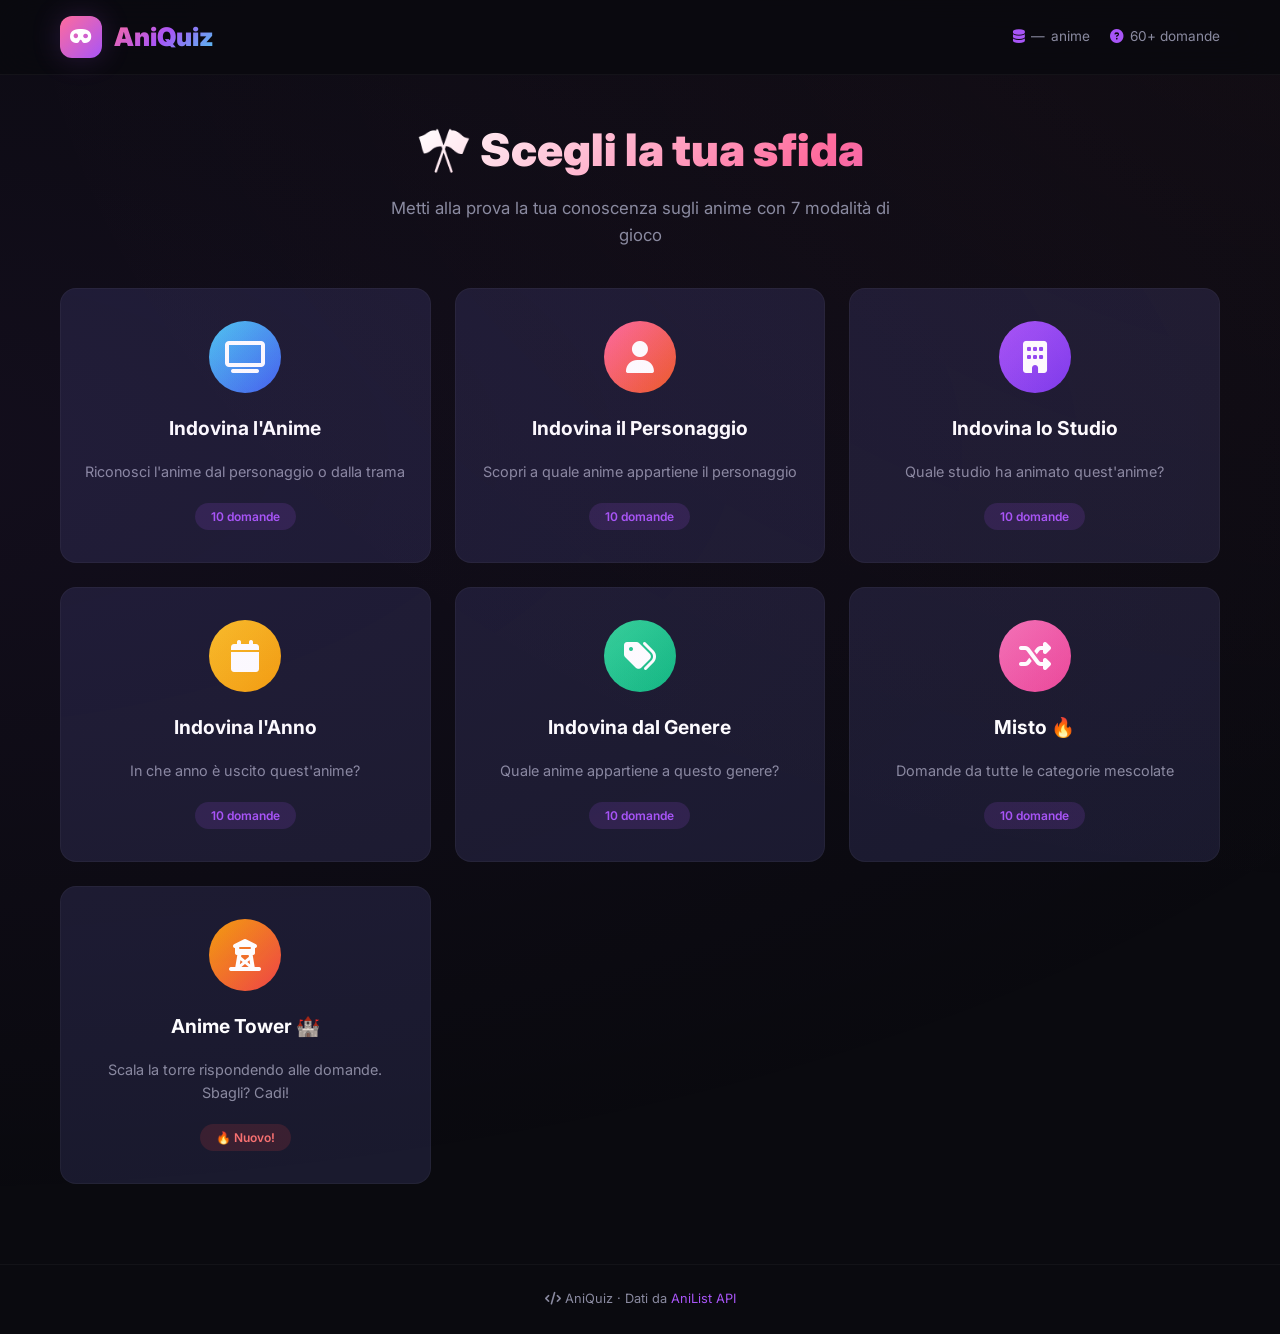
==== commit 96840d1a: "Update index.html" ====
--- a/index.html
+++ b/index.html
@@ -313,7 +313,7 @@
     <section class="hero">
         <div class="container">
             <h1>🎌 Scegli la tua sfida</h1>
-            <p>Metti alla prova la tua conoscenza sugli anime con 6 modalità di gioco</p>
+            <p>Metti alla prova la tua conoscenza sugli anime con 7 modalità di gioco</p>
         </div>
     </section>
 
@@ -383,6 +383,20 @@
                     <h3>Misto 🔥</h3>
                     <p>Domande da tutte le categorie mescolate</p>
                     <span class="card-badge">10 domande</span>
+                </div>
+            </a>
+
+            <!-- ============================================================
+                 NUOVA CARD: ANIME TOWER
+                 ============================================================ -->
+            <a href="pages/animetower.html" class="card-link">
+                <div class="card">
+                    <div class="card-icon" style="background: linear-gradient(135deg, #f59e0b, #ef4444);">
+                        <i class="fas fa-tower-observation"></i>
+                    </div>
+                    <h3>Anime Tower 🏰</h3>
+                    <p>Scala la torre rispondendo alle domande. Sbagli? Cadi!</p>
+                    <span class="card-badge" style="background: rgba(239, 68, 68, 0.15); color: #f87171;">🔥 Nuovo!</span>
                 </div>
             </a>
 
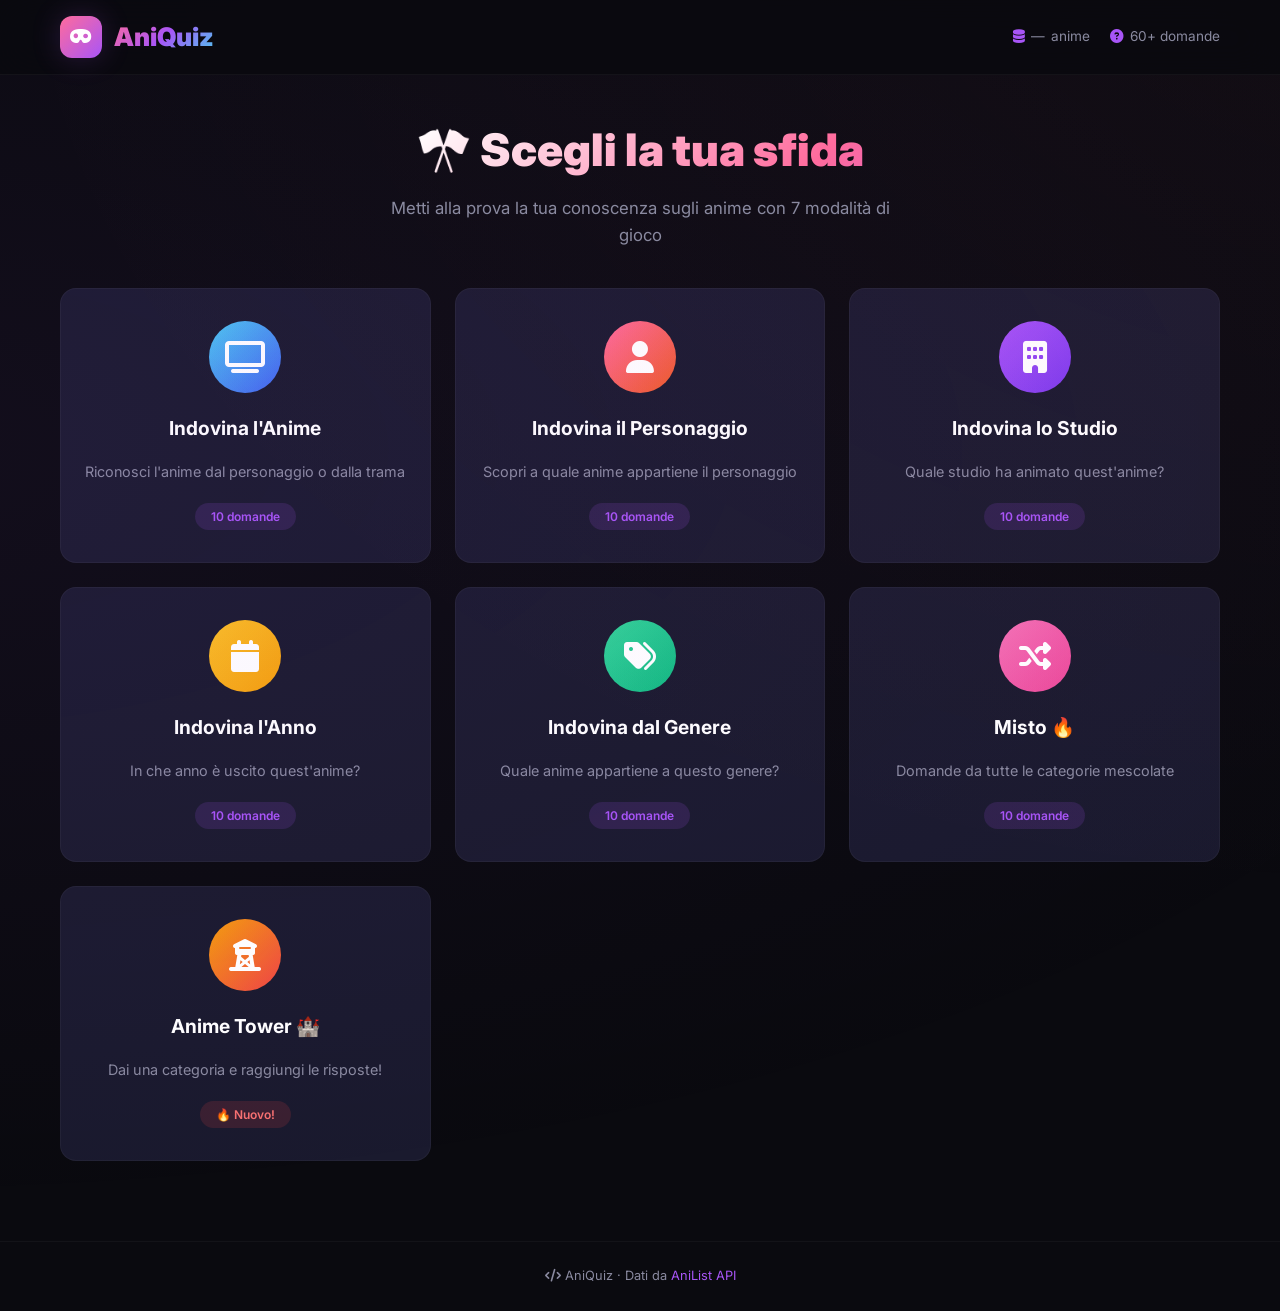
==== commit e8eb15b4: "Update index.html" ====
--- a/index.html
+++ b/index.html
@@ -389,13 +389,13 @@
             <!-- ============================================================
                  NUOVA CARD: ANIME TOWER
                  ============================================================ -->
-            <a href="pages/animetower.html" class="card-link">
+            <a href="animetower.html" class="card-link">
                 <div class="card">
                     <div class="card-icon" style="background: linear-gradient(135deg, #f59e0b, #ef4444);">
                         <i class="fas fa-tower-observation"></i>
                     </div>
                     <h3>Anime Tower 🏰</h3>
-                    <p>Scala la torre rispondendo alle domande. Sbagli? Cadi!</p>
+                    <p>Dai una categoria e raggiungi le risposte!</p>
                     <span class="card-badge" style="background: rgba(239, 68, 68, 0.15); color: #f87171;">🔥 Nuovo!</span>
                 </div>
             </a>
